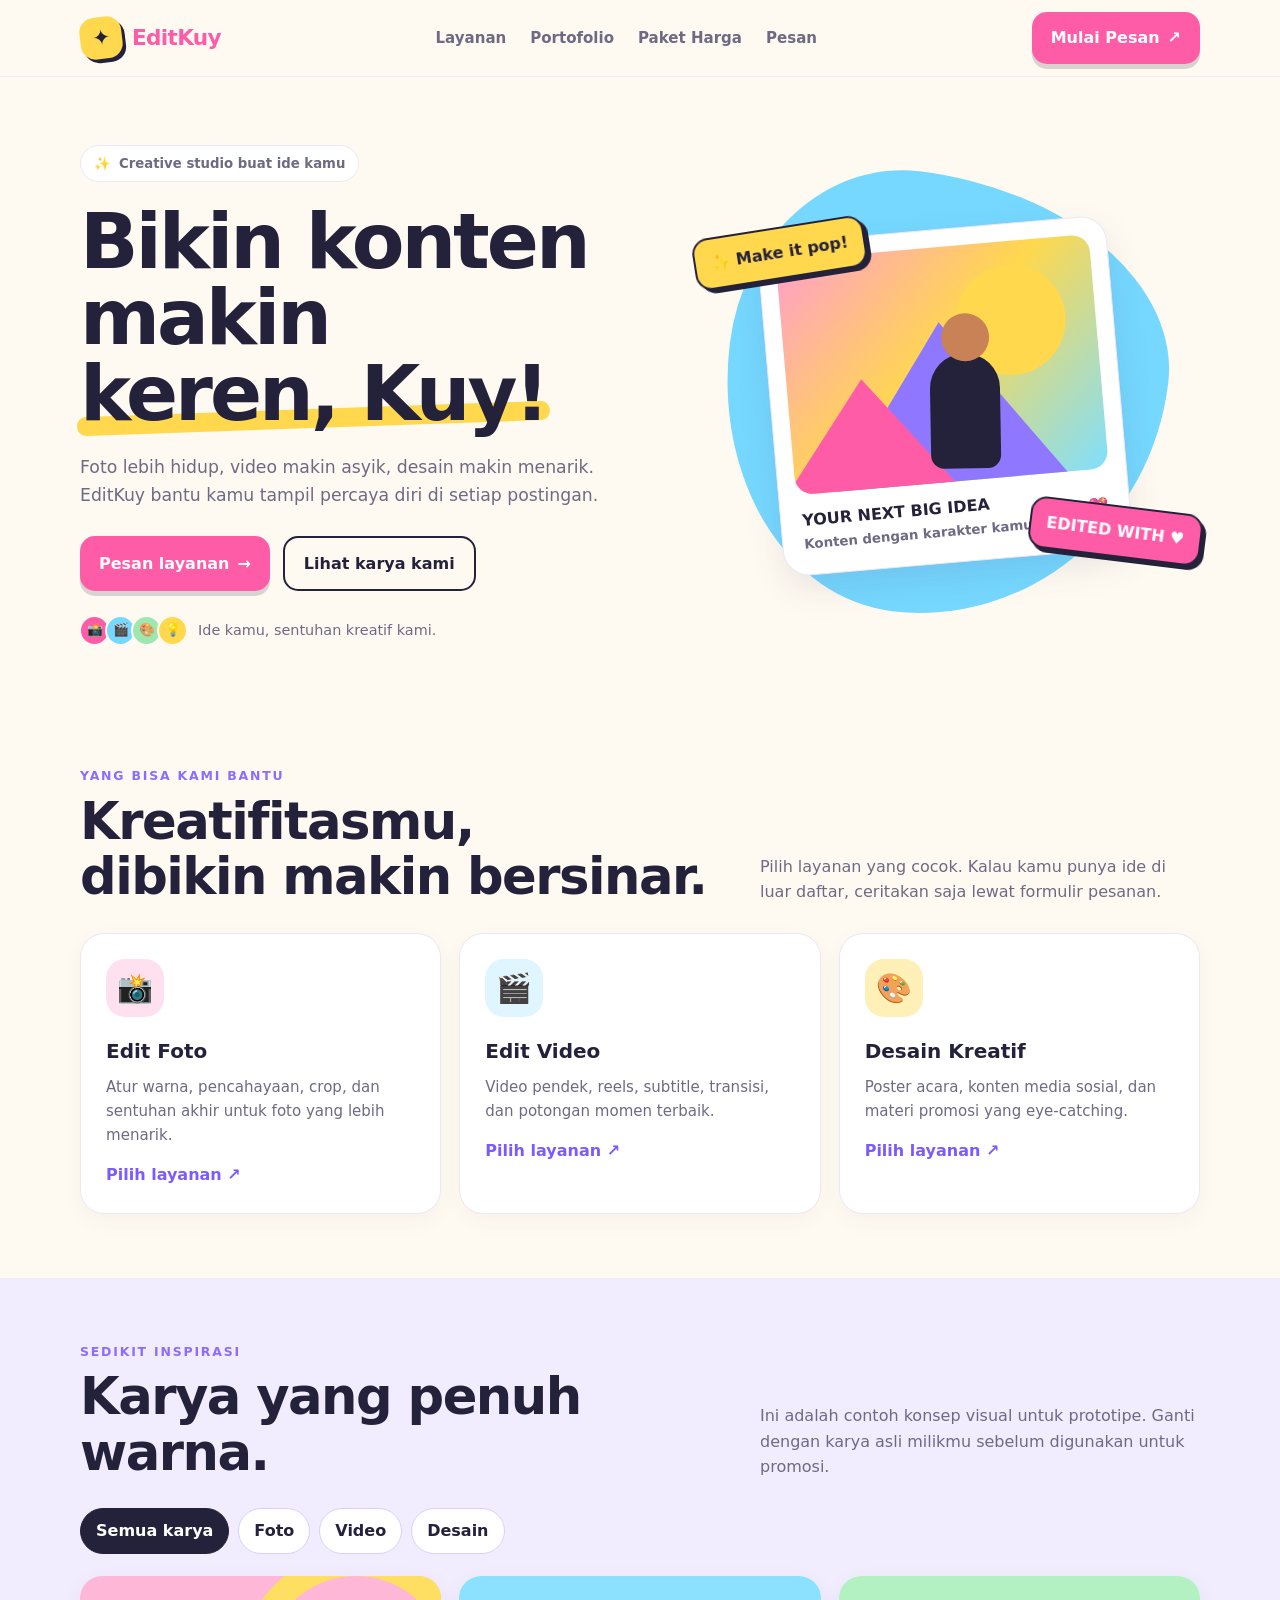
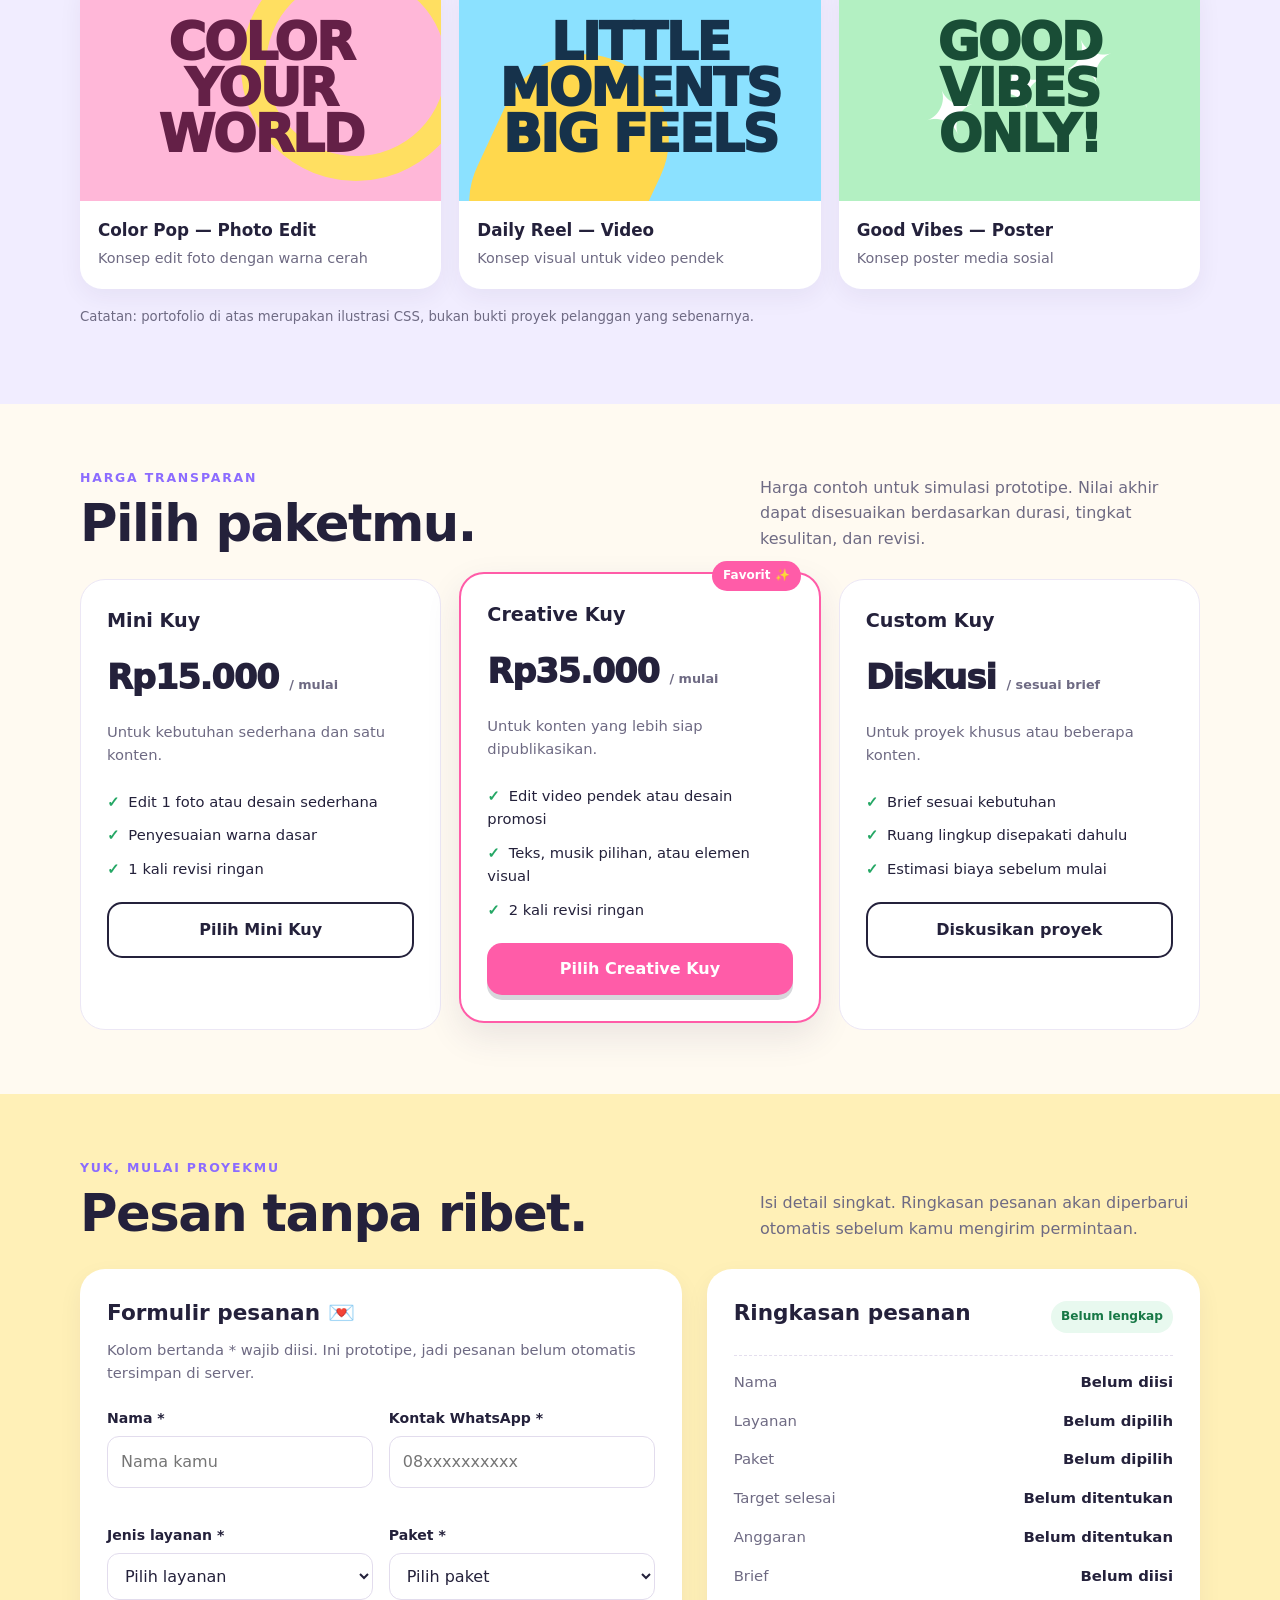
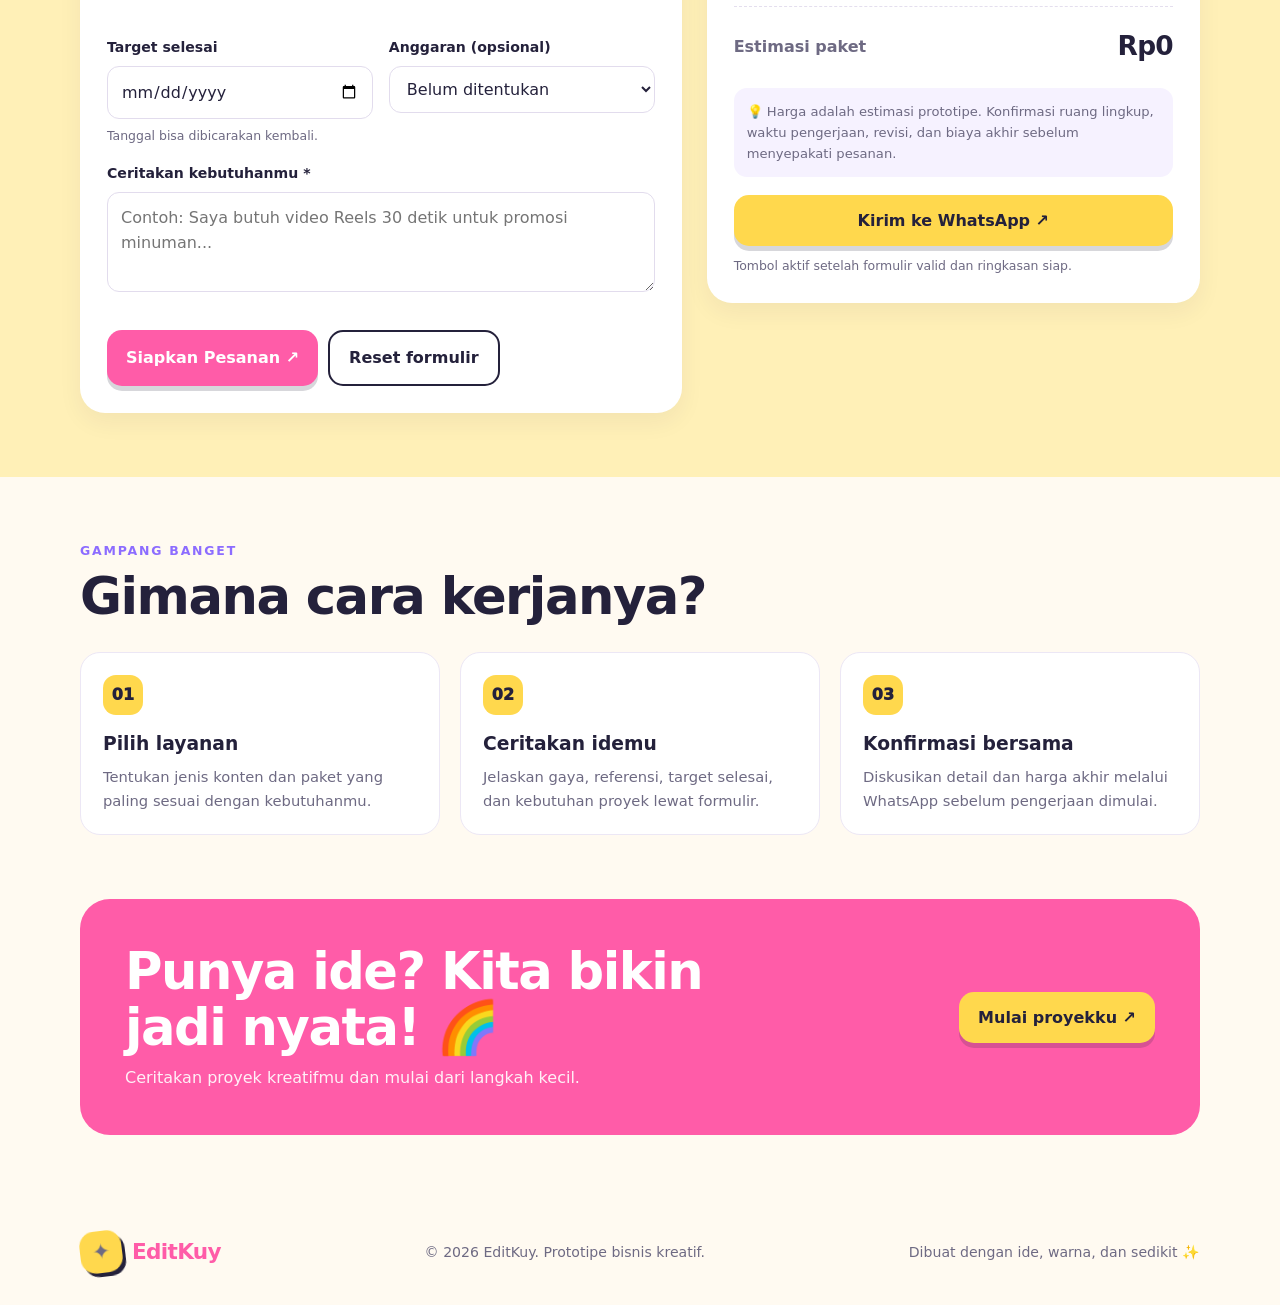
==== test.html @ 9786488a "Create test.html" ====
<!DOCTYPE html>
<html lang="id">
<head>
  <meta charset="UTF-8">
  <meta name="viewport" content="width=device-width, initial-scale=1.0">
  <meta name="description" content="EditKuy — jasa edit foto, video, dan desain kreatif untuk konten yang lebih menarik.">
  <title>EditKuy — Bikin Konten Makin Kuy!</title>
  <style>
    :root {
      --ink: #24213b;
      --muted: #6e6a83;
      --pink: #ff5ca8;
      --yellow: #ffd84d;
      --blue: #76d8ff;
      --purple: #9b7bff;
      --green: #9de7b1;
      --cream: #fffaf1;
      --white: #ffffff;
      --line: #ece7f5;
      --shadow: 0 14px 35px rgba(48, 35, 85, .10);
      --radius: 24px;
    }
    * { box-sizing: border-box; }
    html { scroll-behavior: smooth; }
    body {
      margin: 0; background: var(--cream); color: var(--ink);
      font-family: ui-rounded, "Segoe UI", system-ui, -apple-system, BlinkMacSystemFont, sans-serif;
      line-height: 1.6;
    }
    button, input, select, textarea { font: inherit; }
    button, a { -webkit-tap-highlight-color: transparent; }
    a { color: inherit; text-decoration: none; }
    .container { width: min(1120px, calc(100% - 36px)); margin: auto; }
    .topbar { position: sticky; top: 0; z-index: 10; background: rgba(255,250,241,.92); backdrop-filter: blur(14px); border-bottom: 1px solid rgba(236,231,245,.8); }
    .nav { display:flex; align-items:center; justify-content:space-between; gap:20px; min-height:76px; }
    .brand { display:flex; align-items:center; gap:10px; font-weight:900; font-size:1.35rem; letter-spacing:-.7px; }
    .brand-mark { display:grid; place-items:center; width:42px; height:42px; border-radius:15px; background:var(--yellow); transform:rotate(-7deg); box-shadow:3px 4px 0 var(--ink); }
    .brand span:last-child { color:var(--pink); }
    .nav-links { display:flex; align-items:center; gap:24px; color:var(--muted); font-weight:700; font-size:.94rem; }
    .nav-links a:hover { color:var(--pink); }
    .btn { border:0; display:inline-flex; align-items:center; justify-content:center; gap:8px; padding:13px 19px; border-radius:15px; background:var(--ink); color:white; font-weight:800; cursor:pointer; box-shadow:0 5px 0 rgba(36,33,59,.18); transition:transform .18s, box-shadow .18s, opacity .18s; }
    .btn:hover { transform:translateY(-2px); box-shadow:0 7px 0 rgba(36,33,59,.16); }
    .btn:active { transform:translateY(1px); box-shadow:0 2px 0 rgba(36,33,59,.16); }
    .btn-pink { background:var(--pink); color:#fff; }
    .btn-yellow { background:var(--yellow); color:var(--ink); }
    .btn-outline { background:transparent; color:var(--ink); border:2px solid var(--ink); box-shadow:none; }
    .hero { padding:68px 0 56px; overflow:hidden; }
    .hero-grid { display:grid; grid-template-columns:1.05fr .95fr; align-items:center; gap:48px; }
    .eyebrow { display:inline-flex; gap:8px; align-items:center; background:#fff; border:1px solid var(--line); padding:7px 13px; border-radius:999px; font-weight:800; font-size:.83rem; color:var(--muted); }
    h1 { font-size:clamp(2.7rem, 6vw, 5rem); line-height:.99; letter-spacing:-3px; margin:22px 0; max-width:650px; }
    .highlight { position:relative; display:inline-block; z-index:0; }
    .highlight:after { content:""; position:absolute; left:-3px; right:-3px; bottom:4px; height:19px; background:var(--yellow); border-radius:9px; z-index:-1; transform:rotate(-2deg); }
    .hero p { max-width:560px; color:var(--muted); font-size:1.08rem; }
    .hero-actions { display:flex; flex-wrap:wrap; gap:13px; margin-top:26px; }
    .mini-proof { display:flex; align-items:center; gap:10px; color:var(--muted); margin-top:24px; font-size:.9rem; }
    .avatar-stack { display:flex; padding-left:4px; }
    .avatar { width:31px; height:31px; display:grid; place-items:center; border:2px solid var(--cream); border-radius:50%; margin-left:-5px; font-size:.8rem; }
    .avatar:nth-child(1){background:var(--pink)} .avatar:nth-child(2){background:var(--blue)} .avatar:nth-child(3){background:var(--green)} .avatar:nth-child(4){background:var(--yellow)}
    .hero-art { position:relative; min-height:410px; display:grid; place-items:center; }
    .art-backdrop { width:min(100%,440px); aspect-ratio:1/1; background:var(--blue); border-radius:38% 62% 56% 44% / 44% 41% 59% 56%; transform:rotate(7deg); position:absolute; }
    .art-card { position:relative; width:min(83%,350px); padding:17px; background:white; border-radius:26px; box-shadow:var(--shadow); transform:rotate(-5deg); border:1px solid var(--line); }
    .art-image { height:235px; border-radius:18px; background:linear-gradient(135deg,#ff9fca,#ffd84d 48%,#80dfff); display:grid; place-items:center; overflow:hidden; position:relative; }
    .sun { width:110px;height:110px;border-radius:50%;background:var(--yellow);position:absolute;top:24px;right:30px; }
    .mountain { position:absolute; bottom:-20px; width:0;height:0;border-left:130px solid transparent;border-right:130px solid transparent;border-bottom:180px solid #8f78ff; }
    .mountain.two { left:-25px; border-left-width:100px;border-right-width:100px;border-bottom:130px solid #ff5ca8; }
    .person { position:absolute; z-index:2; bottom:12px; left:45%; width:70px;height:115px;background:#24213b;border-radius:40px 40px 15px 15px; transform:rotate(4deg); }
    .person:before { content:"";position:absolute;top:-40px;left:12px;width:48px;height:48px;background:#c98255;border-radius:50%; }
    .art-caption { display:flex; align-items:center; justify-content:space-between; padding:13px 4px 3px; font-weight:900; }
    .art-caption small { display:block; color:var(--muted); font-weight:600; }
    .float-tag { position:absolute; z-index:2; padding:11px 15px; border:2px solid var(--ink); border-radius:16px; font-weight:900; box-shadow:4px 4px 0 var(--ink); }
    .tag-one { background:var(--yellow); top:36px; left:2px; transform:rotate(-9deg); }
    .tag-two { background:var(--pink); color:white; bottom:44px; right:-2px; transform:rotate(7deg); }
    .section { padding:64px 0; }
    .section-head { display:flex; align-items:end; justify-content:space-between; gap:24px; margin-bottom:28px; }
    .kicker { text-transform:uppercase; letter-spacing:1.8px; color:#8c6cff; font-weight:900; font-size:.78rem; }
    h2 { font-size:clamp(2rem,4vw,3.2rem); letter-spacing:-1.5px; line-height:1.08; margin:8px 0 0; }
    .section-head p { max-width:440px; color:var(--muted); margin:0; }
    .services-grid { display:grid; grid-template-columns:repeat(3,1fr); gap:18px; }
    .service-card { background:white; padding:25px; border:1px solid var(--line); border-radius:var(--radius); box-shadow:0 7px 22px rgba(48,35,85,.04); transition:transform .2s; }
    .service-card:hover { transform:translateY(-5px); }
    .service-icon { display:grid; place-items:center; width:58px;height:58px;border-radius:19px;font-size:1.8rem;margin-bottom:18px; }
    .service-card:nth-child(1) .service-icon{background:#ffe0ef}.service-card:nth-child(2) .service-icon{background:#dff5ff}.service-card:nth-child(3) .service-icon{background:#fff0b7}
    .service-card h3 { margin:0 0 8px; font-size:1.25rem; }
    .service-card p { color:var(--muted); margin:0 0 15px; font-size:.94rem; }
    .text-link { font-weight:900; color:#7b5aff; }
    .portfolio-section { background:#f1edff; }
    .filters { display:flex; flex-wrap:wrap; gap:9px; margin-bottom:22px; }
    .filter-btn { border:1px solid #d9d0ff; background:white; color:var(--ink); border-radius:999px; padding:9px 15px; font-weight:800; cursor:pointer; }
    .filter-btn.active { background:var(--ink); color:white; border-color:var(--ink); }
    .portfolio-grid { display:grid; grid-template-columns:repeat(3,1fr); gap:18px; }
    .portfolio-item { overflow:hidden; background:white; border-radius:22px; box-shadow:0 8px 24px rgba(48,35,85,.06); }
    .portfolio-item[hidden] { display:none; }
    .portfolio-art { height:225px; display:grid; place-items:center; position:relative; overflow:hidden; }
    .portfolio-art .poster-word { font-size:clamp(1.8rem,4vw,3.3rem); line-height:.9; font-weight:1000; letter-spacing:-2px; text-align:center; position:relative; z-index:1; }
    .poster-1 {background:#ffb7d8;color:#642047}.poster-1:before{content:"";position:absolute;width:180px;height:180px;border:25px solid #ffdf61;border-radius:50%;right:-30px;top:-25px}
    .poster-2 {background:#8be1ff;color:#16324b}.poster-2:before{content:"";position:absolute;width:170px;height:240px;background:#ffd84d;transform:rotate(25deg);left:25px;bottom:-90px;border-radius:90px}
    .poster-3 {background:#b3f0c2;color:#194d36}.poster-3:before{content:"✦ ✦ ✦";position:absolute;font-size:4rem;color:#fff;transform:rotate(-20deg)}
    .portfolio-meta { padding:16px 18px 19px; }
    .portfolio-meta h3 { margin:0 0 3px; font-size:1.05rem; }
    .portfolio-meta p { margin:0; color:var(--muted); font-size:.9rem; }
    .demo-note { color:var(--muted); font-size:.83rem; margin-top:17px; }
    .pricing-grid { display:grid; grid-template-columns:repeat(3,1fr); gap:18px; align-items:stretch; }
    .price-card { background:white; border:1px solid var(--line); padding:26px; border-radius:25px; position:relative; }
    .price-card.featured { border:2px solid var(--pink); box-shadow:var(--shadow); transform:translateY(-7px); }
    .popular { position:absolute; top:-13px; right:18px; background:var(--pink); color:white; border-radius:999px; padding:5px 11px; font-size:.75rem; font-weight:900; }
    .price-card h3 { margin:0; font-size:1.2rem; }
    .price { font-size:2.1rem; font-weight:1000; letter-spacing:-1px; margin:14px 0 0; }
    .price small { font-size:.8rem; letter-spacing:0; color:var(--muted); font-weight:700; }
    .price-card > p { color:var(--muted); font-size:.92rem; min-height:48px; }
    .price-card ul { list-style:none; padding:0; margin:22px 0; display:grid; gap:10px; font-size:.92rem; }
    .price-card li:before { content:"✓"; color:#25a765; font-weight:1000; margin-right:9px; }
    .price-card .btn { width:100%; }
    .order-section { background:#fff0b7; }
    .order-grid { display:grid; grid-template-columns:1fr .82fr; gap:25px; align-items:start; }
    .form-card, .summary-card { background:white; border-radius:25px; padding:27px; box-shadow:0 9px 25px rgba(48,35,85,.06); }
    .form-card h3, .summary-card h3 { margin:0 0 7px; font-size:1.35rem; }
    .form-intro { margin:0 0 22px; color:var(--muted); font-size:.92rem; }
    .form-grid { display:grid; grid-template-columns:1fr 1fr; gap:16px; }
    .field { display:flex; flex-direction:column; gap:7px; }
    .field.full { grid-column:1/-1; }
    label { font-size:.88rem; font-weight:850; }
    input, select, textarea { width:100%; border:1.5px solid #e2dced; background:#fff; color:var(--ink); padding:12px 13px; border-radius:12px; outline:none; transition:border .15s, box-shadow .15s; }
    input:focus, select:focus, textarea:focus { border-color:var(--purple); box-shadow:0 0 0 3px rgba(155,123,255,.17); }
    textarea { min-height:100px; resize:vertical; }
    .hint { color:var(--muted); font-size:.78rem; }
    .error { color:#c51f61; font-size:.8rem; min-height:1em; }
    .form-actions { display:flex; flex-wrap:wrap; gap:10px; margin-top:19px; }
    .summary-card { position:sticky; top:96px; }
    .summary-top { display:flex; justify-content:space-between; align-items:center; gap:10px; padding-bottom:17px; border-bottom:1px dashed #e4deee; }
    .status-pill { background:#e8f9ef; color:#177846; font-size:.76rem; font-weight:900; padding:6px 10px; border-radius:999px; }
    .summary-line { display:flex; justify-content:space-between; gap:16px; margin:15px 0; font-size:.93rem; }
    .summary-line span:first-child { color:var(--muted); }
    .summary-line strong { text-align:right; overflow-wrap:anywhere; }
    .summary-total { border-top:1px dashed #e4deee; margin-top:18px; padding-top:18px; display:flex; align-items:center; justify-content:space-between; gap:15px; }
    .summary-total span { color:var(--muted); font-weight:800; }
    .summary-total strong { font-size:1.65rem; letter-spacing:-.7px; }
    .summary-help { background:#f6f2ff; padding:13px; border-radius:13px; color:var(--muted); font-size:.82rem; margin-top:20px; }
    .how-grid { display:grid; grid-template-columns:repeat(3,1fr); gap:20px; }
    .step { padding:22px; border-radius:20px; background:white; border:1px solid var(--line); }
    .step-num { width:40px;height:40px;display:grid;place-items:center;background:var(--yellow);border-radius:13px;font-weight:1000;margin-bottom:14px; }
    .step h3 { margin:0 0 6px; }
    .step p { margin:0; color:var(--muted); font-size:.92rem; }
    .cta { padding:45px; border-radius:30px; background:var(--pink); color:white; display:flex; align-items:center; justify-content:space-between; gap:25px; }
    .cta h2 { max-width:580px; margin:0; }
    .cta p { margin:10px 0 0; color:#fff0f7; }
    .cta .btn { background:var(--yellow); color:var(--ink); flex-shrink:0; }
    footer { padding:32px 0; color:var(--muted); font-size:.88rem; }
    .footer-row { display:flex; justify-content:space-between; gap:20px; flex-wrap:wrap; align-items:center; }
    .toast { position:fixed; bottom:20px; left:50%; transform:translate(-50%,20px); opacity:0; pointer-events:none; z-index:30; background:var(--ink); color:white; padding:12px 18px; border-radius:13px; box-shadow:var(--shadow); transition:opacity .2s, transform .2s; max-width:calc(100% - 30px); }
    .toast.show { opacity:1; transform:translate(-50%,0); }
    .mobile-menu { display:none; }
    @media (max-width:850px) {
      .hero-grid { grid-template-columns:1fr; gap:15px; }
      .hero { padding-top:45px; }
      .hero-art { min-height:370px; }
      .services-grid,.portfolio-grid,.pricing-grid { grid-template-columns:repeat(2,1fr); }
      .order-grid { grid-template-columns:1fr; }
      .summary-card { position:static; }
      .section-head { align-items:start; flex-direction:column; }
      .cta { padding:32px; align-items:flex-start; flex-direction:column; }
    }
    @media (max-width:600px) {
      .container { width:min(100% - 26px,1120px); }
      .nav { min-height:67px; }
      .nav-links { display:none; }
      .nav .btn { padding:10px 12px; font-size:.84rem; }
      h1 { letter-spacing:-2px; }
      .hero-art { min-height:320px; }
      .art-image { height:190px; }
      .services-grid,.portfolio-grid,.pricing-grid,.how-grid { grid-template-columns:1fr; }
      .price-card.featured { transform:none; margin-top:8px; }
      .section { padding:48px 0; }
      .form-card,.summary-card { padding:20px; }
      .form-grid { grid-template-columns:1fr; }
      .field.full { grid-column:auto; }
      .cta { padding:26px; }
      .cta .btn { width:100%; }
    }
    @media (prefers-reduced-motion: reduce) { html {scroll-behavior:auto} *,*:before,*:after {transition:none!important;animation:none!important} }
  </style>
</head>
<body>
  <header class="topbar">
    <div class="container nav">
      <a class="brand" href="#beranda" aria-label="EditKuy beranda">
        <span class="brand-mark">✦</span><span>Edit<span>Kuy</span></span>
      </a>
      <nav class="nav-links" aria-label="Navigasi utama">
        <a href="#layanan">Layanan</a><a href="#portofolio">Portofolio</a><a href="#harga">Paket Harga</a><a href="#pesan">Pesan</a>
      </nav>
      <a class="btn btn-pink" href="#pesan">Mulai Pesan <span aria-hidden="true">↗</span></a>
    </div>
  </header>

  <main>
    <section class="hero" id="beranda">
      <div class="container hero-grid">
        <div>
          <div class="eyebrow"><span>✨</span> Creative studio buat ide kamu</div>
          <h1>Bikin konten<br>makin <span class="highlight">keren, Kuy!</span></h1>
          <p>Foto lebih hidup, video makin asyik, desain makin menarik. EditKuy bantu kamu tampil percaya diri di setiap postingan.</p>
          <div class="hero-actions">
            <a class="btn btn-pink" href="#pesan">Pesan layanan <span aria-hidden="true">→</span></a>
            <a class="btn btn-outline" href="#portofolio">Lihat karya kami</a>
          </div>
          <div class="mini-proof">
            <div class="avatar-stack" aria-hidden="true"><span class="avatar">📸</span><span class="avatar">🎬</span><span class="avatar">🎨</span><span class="avatar">💡</span></div>
            <span>Ide kamu, sentuhan kreatif kami.</span>
          </div>
        </div>
        <div class="hero-art" aria-label="Ilustrasi karya kreatif">
          <div class="art-backdrop"></div>
          <div class="float-tag tag-one">✨ Make it pop!</div>
          <div class="art-card">
            <div class="art-image"><div class="sun"></div><div class="mountain"></div><div class="mountain two"></div><div class="person"></div></div>
            <div class="art-caption"><div>YOUR NEXT BIG IDEA<small>Konten dengan karakter kamu</small></div><span>💖</span></div>
          </div>
          <div class="float-tag tag-two">EDITED WITH ♥</div>
        </div>
      </div>
    </section>

    <section class="section" id="layanan">
      <div class="container">
        <div class="section-head">
          <div><div class="kicker">Yang bisa kami bantu</div><h2>Kreatifitasmu,<br>dibikin makin bersinar.</h2></div>
          <p>Pilih layanan yang cocok. Kalau kamu punya ide di luar daftar, ceritakan saja lewat formulir pesanan.</p>
        </div>
        <div class="services-grid">
          <article class="service-card"><div class="service-icon">📸</div><h3>Edit Foto</h3><p>Atur warna, pencahayaan, crop, dan sentuhan akhir untuk foto yang lebih menarik.</p><a class="text-link" href="#pesan" data-service="Edit Foto">Pilih layanan ↗</a></article>
          <article class="service-card"><div class="service-icon">🎬</div><h3>Edit Video</h3><p>Video pendek, reels, subtitle, transisi, dan potongan momen terbaik.</p><a class="text-link" href="#pesan" data-service="Edit Video Pendek">Pilih layanan ↗</a></article>
          <article class="service-card"><div class="service-icon">🎨</div><h3>Desain Kreatif</h3><p>Poster acara, konten media sosial, dan materi promosi yang eye-catching.</p><a class="text-link" href="#pesan" data-service="Poster / Desain">Pilih layanan ↗</a></article>
        </div>
      </div>
    </section>

    <section class="section portfolio-section" id="portofolio">
      <div class="container">
        <div class="section-head">
          <div><div class="kicker">Sedikit inspirasi</div><h2>Karya yang penuh warna.</h2></div>
          <p>Ini adalah contoh konsep visual untuk prototipe. Ganti dengan karya asli milikmu sebelum digunakan untuk promosi.</p>
        </div>
        <div class="filters" role="group" aria-label="Filter portofolio">
          <button class="filter-btn active" type="button" data-filter="semua" aria-pressed="true">Semua karya</button>
          <button class="filter-btn" type="button" data-filter="foto" aria-pressed="false">Foto</button>
          <button class="filter-btn" type="button" data-filter="video" aria-pressed="false">Video</button>
          <button class="filter-btn" type="button" data-filter="desain" aria-pressed="false">Desain</button>
        </div>
        <div class="portfolio-grid">
          <article class="portfolio-item" data-category="foto">
            <div class="portfolio-art poster-1"><div class="poster-word">COLOR<br>YOUR<br>WORLD</div></div>
            <div class="portfolio-meta"><h3>Color Pop — Photo Edit</h3><p>Konsep edit foto dengan warna cerah</p></div>
          </article>
          <article class="portfolio-item" data-category="video">
            <div class="portfolio-art poster-2"><div class="poster-word">LITTLE<br>MOMENTS<br>BIG FEELS</div></div>
            <div class="portfolio-meta"><h3>Daily Reel — Video</h3><p>Konsep visual untuk video pendek</p></div>
          </article>
          <article class="portfolio-item" data-category="desain">
            <div class="portfolio-art poster-3"><div class="poster-word">GOOD<br>VIBES<br>ONLY!</div></div>
            <div class="portfolio-meta"><h3>Good Vibes — Poster</h3><p>Konsep poster media sosial</p></div>
          </article>
        </div>
        <p class="demo-note">Catatan: portofolio di atas merupakan ilustrasi CSS, bukan bukti proyek pelanggan yang sebenarnya.</p>
      </div>
    </section>

    <section class="section" id="harga">
      <div class="container">
        <div class="section-head">
          <div><div class="kicker">Harga transparan</div><h2>Pilih paketmu.</h2></div>
          <p>Harga contoh untuk simulasi prototipe. Nilai akhir dapat disesuaikan berdasarkan durasi, tingkat kesulitan, dan revisi.</p>
        </div>
        <div class="pricing-grid">
          <article class="price-card">
            <h3>Mini Kuy</h3><div class="price">Rp15.000 <small>/ mulai</small></div>
            <p>Untuk kebutuhan sederhana dan satu konten.</p>
            <ul><li>Edit 1 foto atau desain sederhana</li><li>Penyesuaian warna dasar</li><li>1 kali revisi ringan</li></ul>
            <button class="btn btn-outline choose-package" type="button" data-package="Mini Kuy">Pilih Mini Kuy</button>
          </article>
          <article class="price-card featured">
            <span class="popular">Favorit ✨</span>
            <h3>Creative Kuy</h3><div class="price">Rp35.000 <small>/ mulai</small></div>
            <p>Untuk konten yang lebih siap dipublikasikan.</p>
            <ul><li>Edit video pendek atau desain promosi</li><li>Teks, musik pilihan, atau elemen visual</li><li>2 kali revisi ringan</li></ul>
            <button class="btn btn-pink choose-package" type="button" data-package="Creative Kuy">Pilih Creative Kuy</button>
          </article>
          <article class="price-card">
            <h3>Custom Kuy</h3><div class="price">Diskusi <small>/ sesuai brief</small></div>
            <p>Untuk proyek khusus atau beberapa konten.</p>
            <ul><li>Brief sesuai kebutuhan</li><li>Ruang lingkup disepakati dahulu</li><li>Estimasi biaya sebelum mulai</li></ul>
            <button class="btn btn-outline choose-package" type="button" data-package="Custom Kuy">Diskusikan proyek</button>
          </article>
        </div>
      </div>
    </section>

    <section class="section order-section" id="pesan">
      <div class="container">
        <div class="section-head">
          <div><div class="kicker">Yuk, mulai proyekmu</div><h2>Pesan tanpa ribet.</h2></div>
          <p>Isi detail singkat. Ringkasan pesanan akan diperbarui otomatis sebelum kamu mengirim permintaan.</p>
        </div>
        <div class="order-grid">
          <form class="form-card" id="orderForm" novalidate>
            <h3>Formulir pesanan 💌</h3>
            <p class="form-intro">Kolom bertanda * wajib diisi. Ini prototipe, jadi pesanan belum otomatis tersimpan di server.</p>
            <div class="form-grid">
              <div class="field">
                <label for="customerName">Nama *</label>
                <input id="customerName" name="customerName" autocomplete="name" placeholder="Nama kamu" required minlength="2" maxlength="70">
                <span class="error" id="nameError"></span>
              </div>
              <div class="field">
                <label for="customerContact">Kontak WhatsApp *</label>
                <input id="customerContact" name="customerContact" inputmode="tel" autocomplete="tel" placeholder="08xxxxxxxxxx" required maxlength="20">
                <span class="error" id="contactError"></span>
              </div>
              <div class="field">
                <label for="service">Jenis layanan *</label>
                <select id="service" name="service" required>
                  <option value="">Pilih layanan</option>
                  <option>Edit Foto</option>
                  <option>Edit Video Pendek</option>
                  <option>Poster / Desain</option>
                  <option>Paket Konten</option>
                  <option>Layanan Lainnya</option>
                </select>
                <span class="error" id="serviceError"></span>
              </div>
              <div class="field">
                <label for="package">Paket *</label>
                <select id="package" name="package" required>
                  <option value="">Pilih paket</option>
                  <option value="Mini Kuy">Mini Kuy — Rp15.000</option>
                  <option value="Creative Kuy">Creative Kuy — Rp35.000</option>
                  <option value="Custom Kuy">Custom Kuy — diskusi</option>
                </select>
                <span class="error" id="packageError"></span>
              </div>
              <div class="field">
                <label for="deadline">Target selesai</label>
                <input id="deadline" name="deadline" type="date">
                <span class="hint">Tanggal bisa dibicarakan kembali.</span>
              </div>
              <div class="field">
                <label for="budget">Anggaran (opsional)</label>
                <select id="budget" name="budget">
                  <option value="">Belum ditentukan</option>
                  <option>Di bawah Rp25.000</option>
                  <option>Rp25.000–Rp50.000</option>
                  <option>Rp50.000–Rp100.000</option>
                  <option>Di atas Rp100.000</option>
                </select>
              </div>
              <div class="field full">
                <label for="brief">Ceritakan kebutuhanmu *</label>
                <textarea id="brief" name="brief" required minlength="10" maxlength="1000" placeholder="Contoh: Saya butuh video Reels 30 detik untuk promosi minuman..."></textarea>
                <span class="error" id="briefError"></span>
              </div>
            </div>
            <div class="form-actions">
              <button class="btn btn-pink" type="submit">Siapkan Pesanan ↗</button>
              <button class="btn btn-outline" type="reset">Reset formulir</button>
            </div>
          </form>
          <aside class="summary-card" aria-live="polite" aria-atomic="true">
            <div class="summary-top"><h3>Ringkasan pesanan</h3><span class="status-pill" id="summaryStatus">Belum lengkap</span></div>
            <div class="summary-line"><span>Nama</span><strong id="sumName">Belum diisi</strong></div>
            <div class="summary-line"><span>Layanan</span><strong id="sumService">Belum dipilih</strong></div>
            <div class="summary-line"><span>Paket</span><strong id="sumPackage">Belum dipilih</strong></div>
            <div class="summary-line"><span>Target selesai</span><strong id="sumDeadline">Belum ditentukan</strong></div>
            <div class="summary-line"><span>Anggaran</span><strong id="sumBudget">Belum ditentukan</strong></div>
            <div class="summary-line"><span>Brief</span><strong id="sumBrief">Belum diisi</strong></div>
            <div class="summary-total"><span>Estimasi paket</span><strong id="sumPrice">Rp0</strong></div>
            <div class="summary-help">💡 Harga adalah estimasi prototipe. Konfirmasi ruang lingkup, waktu pengerjaan, revisi, dan biaya akhir sebelum menyepakati pesanan.</div>
            <button class="btn btn-yellow" id="whatsappBtn" type="button" style="width:100%;margin-top:18px" disabled>Kirim ke WhatsApp ↗</button>
            <p class="hint" style="margin:10px 0 0">Tombol aktif setelah formulir valid dan ringkasan siap.</p>
          </aside>
        </div>
      </div>
    </section>

    <section class="section">
      <div class="container">
        <div class="section-head"><div><div class="kicker">Gampang banget</div><h2>Gimana cara kerjanya?</h2></div></div>
        <div class="how-grid">
          <article class="step"><div class="step-num">01</div><h3>Pilih layanan</h3><p>Tentukan jenis konten dan paket yang paling sesuai dengan kebutuhanmu.</p></article>
          <article class="step"><div class="step-num">02</div><h3>Ceritakan idemu</h3><p>Jelaskan gaya, referensi, target selesai, dan kebutuhan proyek lewat formulir.</p></article>
          <article class="step"><div class="step-num">03</div><h3>Konfirmasi bersama</h3><p>Diskusikan detail dan harga akhir melalui WhatsApp sebelum pengerjaan dimulai.</p></article>
        </div>
      </div>
    </section>

    <section class="section" style="padding-top:0">
      <div class="container">
        <div class="cta">
          <div><h2>Punya ide? Kita bikin jadi nyata! 🌈</h2><p>Ceritakan proyek kreatifmu dan mulai dari langkah kecil.</p></div>
          <a class="btn" href="#pesan">Mulai proyekku ↗</a>
        </div>
      </div>
    </section>
  </main>

  <footer>
    <div class="container footer-row">
      <a class="brand" href="#beranda"><span class="brand-mark">✦</span><span>Edit<span>Kuy</span></span></a>
      <span>© <span id="year"></span> EditKuy. Prototipe bisnis kreatif.</span>
      <span>Dibuat dengan ide, warna, dan sedikit ✨</span>
    </div>
  </footer>
  <div class="toast" id="toast" role="status" aria-live="polite"></div>

  <script>
    /*
      KONFIGURASI PEMILIK:
      1. Ganti nomor di bawah dengan nomor WhatsApp bisnis milikmu.
      2. Gunakan kode negara, tanpa tanda +, spasi, atau tanda hubung.
         Contoh format Indonesia: 6281234567890
      3. Jangan gunakan nomor orang lain tanpa izin.
    */
    const EDITKUY_CONFIG = {
      whatsappNumber: "6281234567890", // GANTI dengan nomor WhatsApp kamu
      businessName: "EditKuy"
    };

    const packagePrices = {
      "Mini Kuy": 15000,
      "Creative Kuy": 35000,
      "Custom Kuy": null
    };

    const form = document.getElementById("orderForm");
    const fields = {
      name: document.getElementById("customerName"),
      contact: document.getElementById("customerContact"),
      service: document.getElementById("service"),
      pack: document.getElementById("package"),
      deadline: document.getElementById("deadline"),
      budget: document.getElementById("budget"),
      brief: document.getElementById("brief")
    };
    const errors = {
      name: document.getElementById("nameError"),
      contact: document.getElementById("contactError"),
      service: document.getElementById("serviceError"),
      pack: document.getElementById("packageError"),
      brief: document.getElementById("briefError")
    };
    const whatsappBtn = document.getElementById("whatsappBtn");
    const toast = document.getElementById("toast");
    let toastTimer;

    function rupiah(amount) {
      return new Intl.NumberFormat("id-ID", {
        style: "currency", currency: "IDR", maximumFractionDigits: 0
      }).format(amount);
    }

    function showToast(message) {
      toast.textContent = message;
      toast.classList.add("show");
      clearTimeout(toastTimer);
      toastTimer = setTimeout(() => toast.classList.remove("show"), 2800);
    }

    function validateForm(showMessages = true) {
      const name = fields.name.value.trim();
      const contact = fields.contact.value.trim();
      const service = fields.service.value;
      const pack = fields.pack.value;
      const brief = fields.brief.value.trim();
      const phoneDigits = contact.replace(/[^\d]/g, "");
      const phoneLooksValid = phoneDigits.length >= 9 && phoneDigits.length <= 15;
      const checks = {
        name: name.length >= 2,
        contact: phoneLooksValid,
        service: Boolean(service),
        pack: Boolean(pack),
        brief: brief.length >= 10
      };

      if (showMessages) {
        errors.name.textContent = checks.name ? "" : "Nama minimal 2 karakter.";
        errors.contact.textContent = checks.contact ? "" : "Masukkan nomor kontak yang valid (9–15 digit).";
        errors.service.textContent = checks.service ? "" : "Pilih jenis layanan.";
        errors.pack.textContent = checks.pack ? "" : "Pilih paket.";
        errors.brief.textContent = checks.brief ? "" : "Ceritakan kebutuhanmu minimal 10 karakter.";
      }
      return Object.values(checks).every(Boolean);
    }

    function updateSummary() {
      const name = fields.name.value.trim();
      const service = fields.service.value;
      const pack = fields.pack.value;
      const deadline = fields.deadline.value;
      const budget = fields.budget.value;
      const brief = fields.brief.value.trim();
      const price = packPrices[pack];

      document.getElementById("sumName").textContent = name || "Belum diisi";
      document.getElementById("sumService").textContent = service || "Belum dipilih";
      document.getElementById("sumPackage").textContent = pack || "Belum dipilih";
      document.getElementById("sumDeadline").textContent = deadline ? new Date(deadline + "T00:00:00").toLocaleDateString("id-ID", { day: "numeric", month: "long", year: "numeric" }) : "Belum ditentukan";
      document.getElementById("sumBudget").textContent = budget || "Belum ditentukan";
      document.getElementById("sumBrief").textContent = brief ? (brief.length > 85 ? brief.slice(0, 82) + "…" : brief) : "Belum diisi";
      document.getElementById("sumPrice").textContent = price === null ? "Diskusi" : price ? rupiah(price) : "Rp0";

      const valid = validateForm(false);
      document.getElementById("summaryStatus").textContent = valid ? "Siap dikirim" : "Belum lengkap";
      document.getElementById("summaryStatus").style.background = valid ? "#e8f9ef" : "#fff0b7";
      document.getElementById("summaryStatus").style.color = valid ? "#177846" : "#7d5b00";
      whatsappBtn.disabled = !valid;
    }

    function buildOrderMessage() {
      const price = packagePrices[fields.pack.value];
      return [
        `Halo ${EDITKUY_CONFIG.businessName}, saya ingin memesan layanan kreatif.`,
        "",
        `Nama: ${fields.name.value.trim()}`,
        `Kontak pelanggan: ${fields.contact.value.trim()}`,
        `Layanan: ${fields.service.value}`,
        `Paket: ${fields.pack.value}`,
        `Estimasi harga: ${price === null ? "Diskusi dahulu" : rupiah(price)}`,
        `Target selesai: ${fields.deadline.value || "Fleksibel / dibicarakan"}`,
        `Anggaran: ${fields.budget.value || "Belum ditentukan"}`,
        `Detail kebutuhan: ${fields.brief.value.trim()}`,
        "",
        "Mohon konfirmasi ketersediaan, ruang lingkup pekerjaan, dan harga akhir. Terima kasih!"
      ].join("\n");
    }

    // Filter portofolio
    document.querySelectorAll(".filter-btn").forEach(button => {
      button.addEventListener("click", () => {
        const filter = button.dataset.filter;
        document.querySelectorAll(".filter-btn").forEach(item => {
          const active = item === button;
          item.classList.toggle("active", active);
          item.setAttribute("aria-pressed", String(active));
        });
        document.querySelectorAll(".portfolio-item").forEach(item => {
          item.hidden = filter !== "semua" && item.dataset.category !== filter;
        });
      });
    });

    // Pilihan paket otomatis mengisi formulir
    document.querySelectorAll(".choose-package").forEach(button => {
      button.addEventListener("click", () => {
        fields.pack.value = button.dataset.package;
        document.getElementById("pesan").scrollIntoView({ behavior: "smooth" });
        updateSummary();
        showToast(`${button.dataset.package} dipilih. Lengkapi formulir, ya!`);
      });
    });

    // Link layanan mengisi pilihan layanan
    document.querySelectorAll("[data-service]").forEach(link => {
      link.addEventListener("click", () => {
        fields.service.value = link.dataset.service;
        updateSummary();
      });
    });

    // Perbarui ringkasan ketika isi form berubah
    Object.values(fields).forEach(field => {
      field.addEventListener("input", updateSummary);
      field.addEventListener("change", updateSummary);
    });

    form.addEventListener("submit", event => {
      event.preventDefault();
      const valid = validateForm(true);
      updateSummary();
      if (!valid) {
        const firstInvalid = form.querySelector("input:invalid, select:invalid, textarea:invalid");
        if (firstInvalid) firstInvalid.focus();
        showToast("Periksa kembali kolom yang belum benar.");
        return;
      }
      showToast("Ringkasan siap! Kamu bisa mengirimnya ke WhatsApp.");
      document.querySelector(".summary-card").scrollIntoView({ behavior: "smooth", block: "center" });
    });

    form.addEventListener("reset", () => {
      setTimeout(() => {
        Object.values(errors).forEach(error => error.textContent = "");
        updateSummary();
        showToast("Formulir sudah direset.");
      }, 0);
    });

    whatsappBtn.addEventListener("click", () => {
      if (!validateForm(true)) {
        updateSummary();
        showToast("Lengkapi formulir sebelum mengirim.");
        return;
      }
      const number = EDITKUY_CONFIG.whatsappNumber.replace(/[^\d]/g, "");
      if (!number || number === "6281234567890") {
        showToast("Atur nomor WhatsApp bisnis di bagian konfigurasi JavaScript terlebih dahulu.");
        return;
      }
      const url = `https://wa.me/${number}?text=${encodeURIComponent(buildOrderMessage())}`;
      window.open(url, "_blank", "noopener,noreferrer");
    });

    // Batasi tanggal target minimal hari ini
    const today = new Date();
    const localToday = new Date(today.getTime() - today.getTimezoneOffset() * 60000).toISOString().slice(0, 10);
    fields.deadline.min = localToday;
    document.getElementById("year").textContent = new Date().getFullYear();
    updateSummary();
  </script>
</body>
</html>
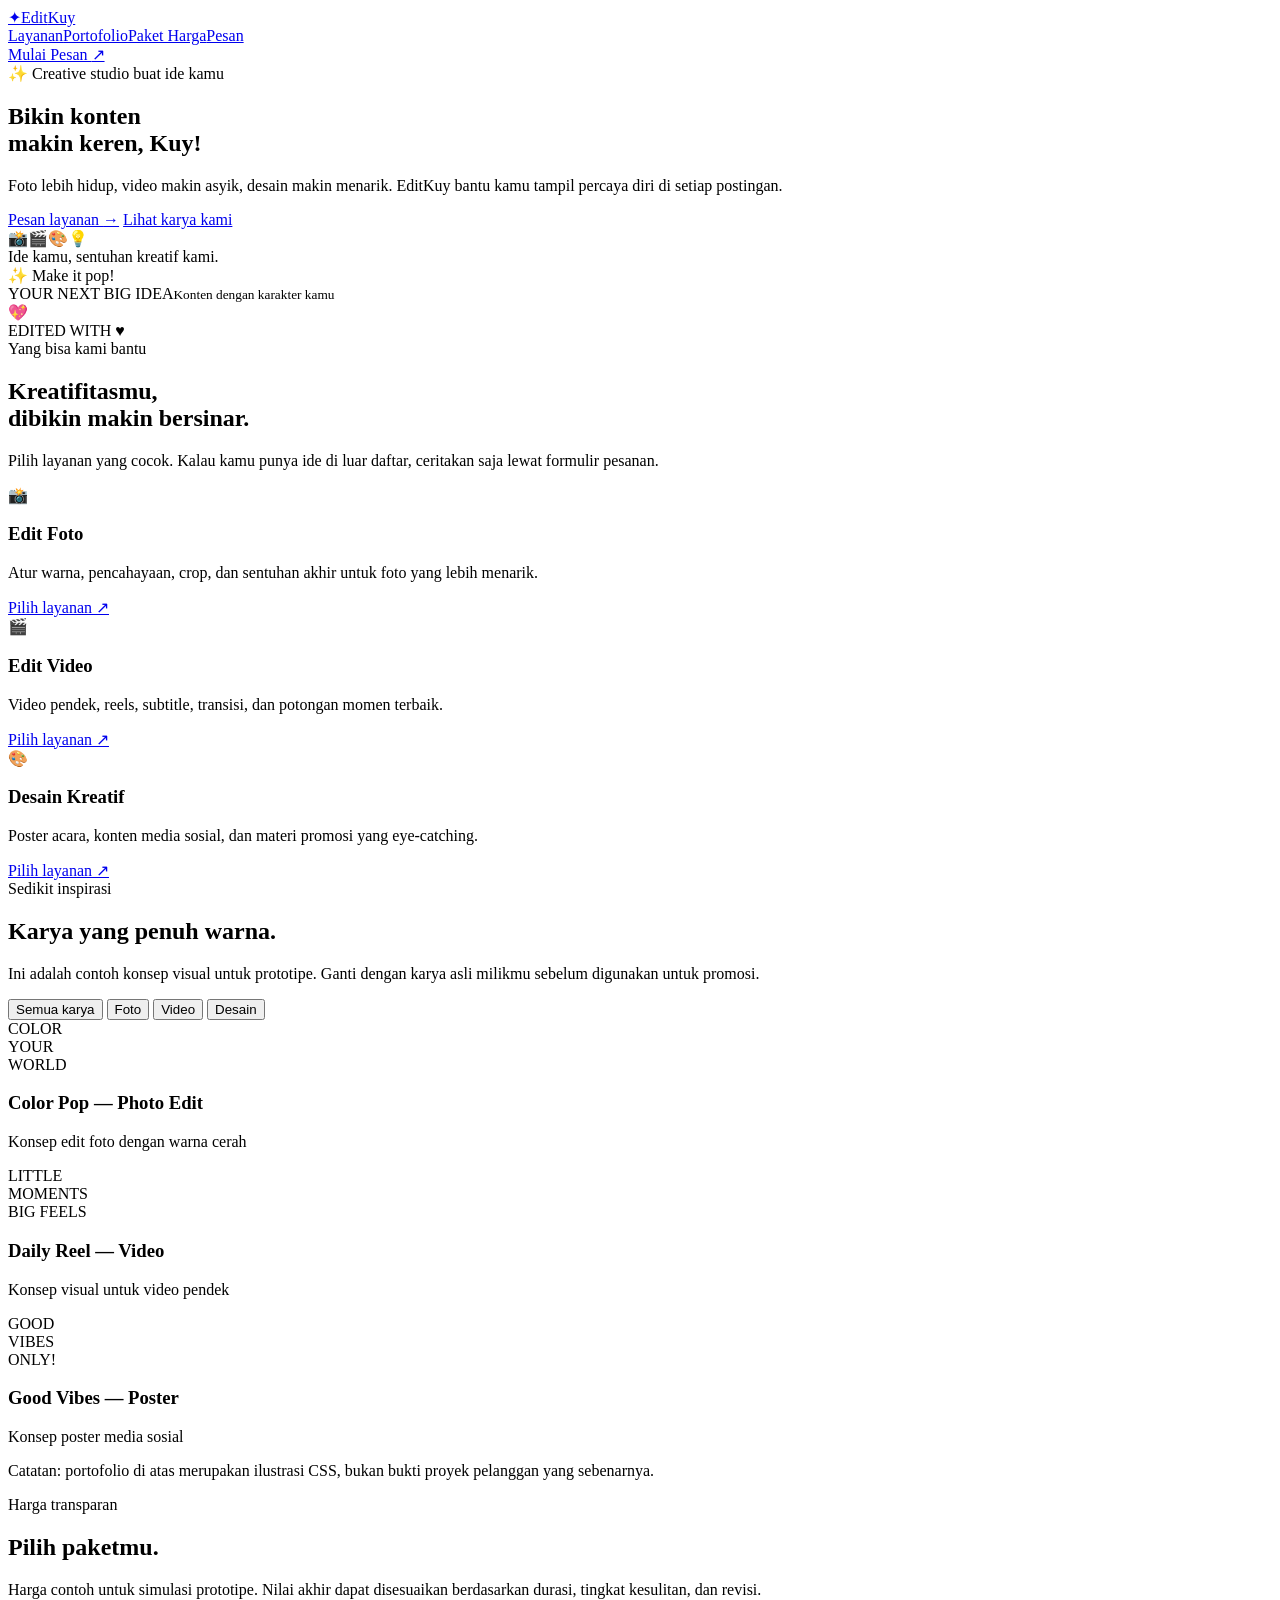
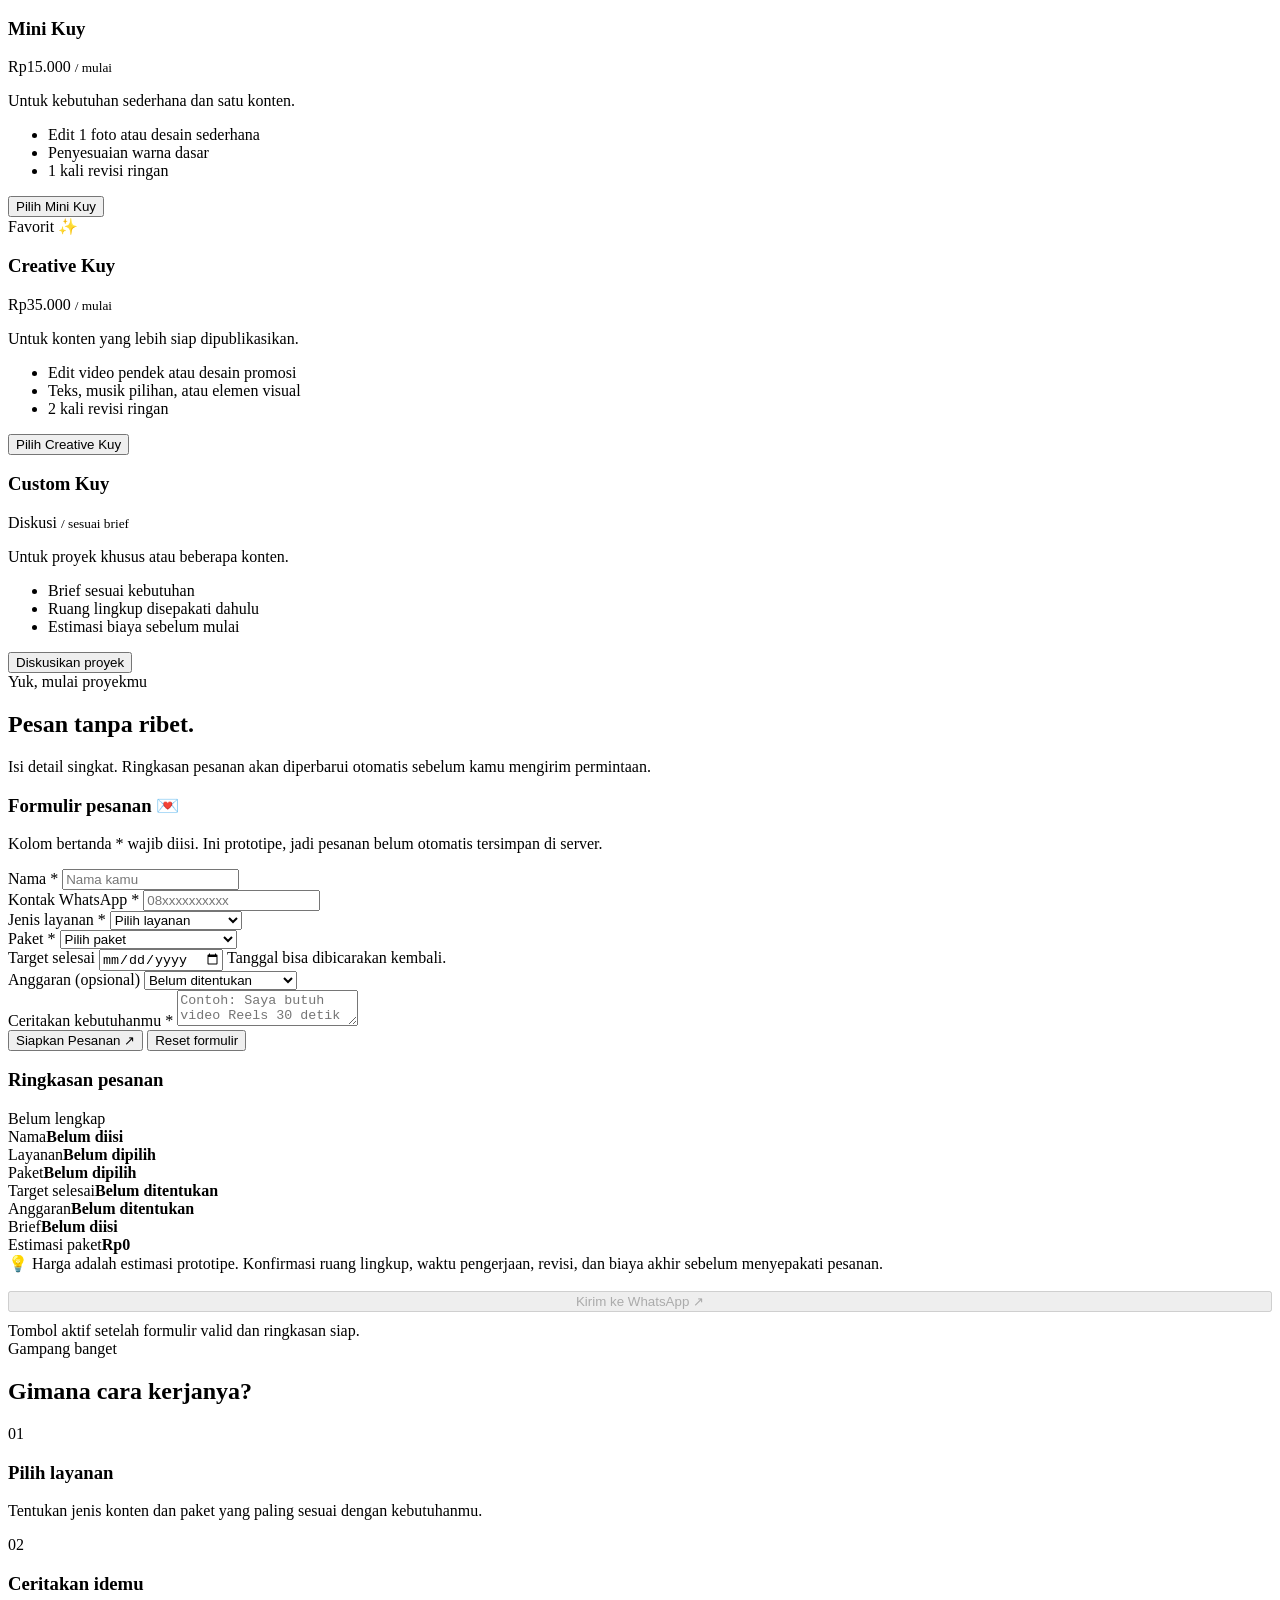
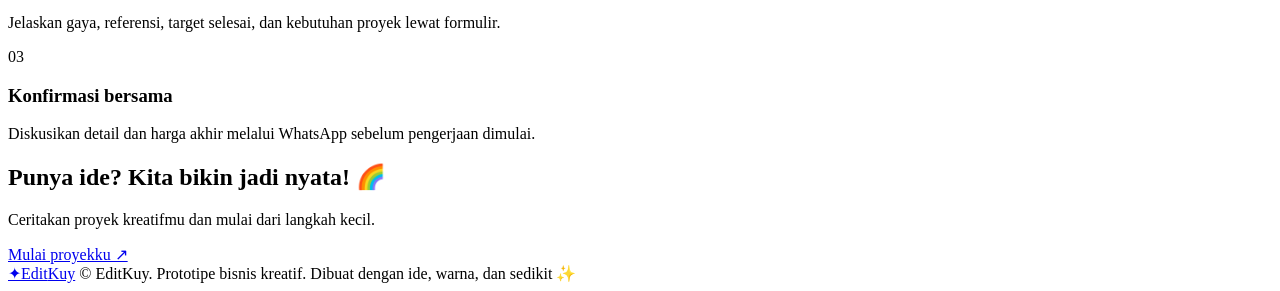
==== commit abca192f: "Update test.html" ====
--- a/test.html
+++ b/test.html
@@ -5,180 +5,7 @@
   <meta name="viewport" content="width=device-width, initial-scale=1.0">
   <meta name="description" content="EditKuy — jasa edit foto, video, dan desain kreatif untuk konten yang lebih menarik.">
   <title>EditKuy — Bikin Konten Makin Kuy!</title>
-  <style>
-    :root {
-      --ink: #24213b;
-      --muted: #6e6a83;
-      --pink: #ff5ca8;
-      --yellow: #ffd84d;
-      --blue: #76d8ff;
-      --purple: #9b7bff;
-      --green: #9de7b1;
-      --cream: #fffaf1;
-      --white: #ffffff;
-      --line: #ece7f5;
-      --shadow: 0 14px 35px rgba(48, 35, 85, .10);
-      --radius: 24px;
-    }
-    * { box-sizing: border-box; }
-    html { scroll-behavior: smooth; }
-    body {
-      margin: 0; background: var(--cream); color: var(--ink);
-      font-family: ui-rounded, "Segoe UI", system-ui, -apple-system, BlinkMacSystemFont, sans-serif;
-      line-height: 1.6;
-    }
-    button, input, select, textarea { font: inherit; }
-    button, a { -webkit-tap-highlight-color: transparent; }
-    a { color: inherit; text-decoration: none; }
-    .container { width: min(1120px, calc(100% - 36px)); margin: auto; }
-    .topbar { position: sticky; top: 0; z-index: 10; background: rgba(255,250,241,.92); backdrop-filter: blur(14px); border-bottom: 1px solid rgba(236,231,245,.8); }
-    .nav { display:flex; align-items:center; justify-content:space-between; gap:20px; min-height:76px; }
-    .brand { display:flex; align-items:center; gap:10px; font-weight:900; font-size:1.35rem; letter-spacing:-.7px; }
-    .brand-mark { display:grid; place-items:center; width:42px; height:42px; border-radius:15px; background:var(--yellow); transform:rotate(-7deg); box-shadow:3px 4px 0 var(--ink); }
-    .brand span:last-child { color:var(--pink); }
-    .nav-links { display:flex; align-items:center; gap:24px; color:var(--muted); font-weight:700; font-size:.94rem; }
-    .nav-links a:hover { color:var(--pink); }
-    .btn { border:0; display:inline-flex; align-items:center; justify-content:center; gap:8px; padding:13px 19px; border-radius:15px; background:var(--ink); color:white; font-weight:800; cursor:pointer; box-shadow:0 5px 0 rgba(36,33,59,.18); transition:transform .18s, box-shadow .18s, opacity .18s; }
-    .btn:hover { transform:translateY(-2px); box-shadow:0 7px 0 rgba(36,33,59,.16); }
-    .btn:active { transform:translateY(1px); box-shadow:0 2px 0 rgba(36,33,59,.16); }
-    .btn-pink { background:var(--pink); color:#fff; }
-    .btn-yellow { background:var(--yellow); color:var(--ink); }
-    .btn-outline { background:transparent; color:var(--ink); border:2px solid var(--ink); box-shadow:none; }
-    .hero { padding:68px 0 56px; overflow:hidden; }
-    .hero-grid { display:grid; grid-template-columns:1.05fr .95fr; align-items:center; gap:48px; }
-    .eyebrow { display:inline-flex; gap:8px; align-items:center; background:#fff; border:1px solid var(--line); padding:7px 13px; border-radius:999px; font-weight:800; font-size:.83rem; color:var(--muted); }
-    h1 { font-size:clamp(2.7rem, 6vw, 5rem); line-height:.99; letter-spacing:-3px; margin:22px 0; max-width:650px; }
-    .highlight { position:relative; display:inline-block; z-index:0; }
-    .highlight:after { content:""; position:absolute; left:-3px; right:-3px; bottom:4px; height:19px; background:var(--yellow); border-radius:9px; z-index:-1; transform:rotate(-2deg); }
-    .hero p { max-width:560px; color:var(--muted); font-size:1.08rem; }
-    .hero-actions { display:flex; flex-wrap:wrap; gap:13px; margin-top:26px; }
-    .mini-proof { display:flex; align-items:center; gap:10px; color:var(--muted); margin-top:24px; font-size:.9rem; }
-    .avatar-stack { display:flex; padding-left:4px; }
-    .avatar { width:31px; height:31px; display:grid; place-items:center; border:2px solid var(--cream); border-radius:50%; margin-left:-5px; font-size:.8rem; }
-    .avatar:nth-child(1){background:var(--pink)} .avatar:nth-child(2){background:var(--blue)} .avatar:nth-child(3){background:var(--green)} .avatar:nth-child(4){background:var(--yellow)}
-    .hero-art { position:relative; min-height:410px; display:grid; place-items:center; }
-    .art-backdrop { width:min(100%,440px); aspect-ratio:1/1; background:var(--blue); border-radius:38% 62% 56% 44% / 44% 41% 59% 56%; transform:rotate(7deg); position:absolute; }
-    .art-card { position:relative; width:min(83%,350px); padding:17px; background:white; border-radius:26px; box-shadow:var(--shadow); transform:rotate(-5deg); border:1px solid var(--line); }
-    .art-image { height:235px; border-radius:18px; background:linear-gradient(135deg,#ff9fca,#ffd84d 48%,#80dfff); display:grid; place-items:center; overflow:hidden; position:relative; }
-    .sun { width:110px;height:110px;border-radius:50%;background:var(--yellow);position:absolute;top:24px;right:30px; }
-    .mountain { position:absolute; bottom:-20px; width:0;height:0;border-left:130px solid transparent;border-right:130px solid transparent;border-bottom:180px solid #8f78ff; }
-    .mountain.two { left:-25px; border-left-width:100px;border-right-width:100px;border-bottom:130px solid #ff5ca8; }
-    .person { position:absolute; z-index:2; bottom:12px; left:45%; width:70px;height:115px;background:#24213b;border-radius:40px 40px 15px 15px; transform:rotate(4deg); }
-    .person:before { content:"";position:absolute;top:-40px;left:12px;width:48px;height:48px;background:#c98255;border-radius:50%; }
-    .art-caption { display:flex; align-items:center; justify-content:space-between; padding:13px 4px 3px; font-weight:900; }
-    .art-caption small { display:block; color:var(--muted); font-weight:600; }
-    .float-tag { position:absolute; z-index:2; padding:11px 15px; border:2px solid var(--ink); border-radius:16px; font-weight:900; box-shadow:4px 4px 0 var(--ink); }
-    .tag-one { background:var(--yellow); top:36px; left:2px; transform:rotate(-9deg); }
-    .tag-two { background:var(--pink); color:white; bottom:44px; right:-2px; transform:rotate(7deg); }
-    .section { padding:64px 0; }
-    .section-head { display:flex; align-items:end; justify-content:space-between; gap:24px; margin-bottom:28px; }
-    .kicker { text-transform:uppercase; letter-spacing:1.8px; color:#8c6cff; font-weight:900; font-size:.78rem; }
-    h2 { font-size:clamp(2rem,4vw,3.2rem); letter-spacing:-1.5px; line-height:1.08; margin:8px 0 0; }
-    .section-head p { max-width:440px; color:var(--muted); margin:0; }
-    .services-grid { display:grid; grid-template-columns:repeat(3,1fr); gap:18px; }
-    .service-card { background:white; padding:25px; border:1px solid var(--line); border-radius:var(--radius); box-shadow:0 7px 22px rgba(48,35,85,.04); transition:transform .2s; }
-    .service-card:hover { transform:translateY(-5px); }
-    .service-icon { display:grid; place-items:center; width:58px;height:58px;border-radius:19px;font-size:1.8rem;margin-bottom:18px; }
-    .service-card:nth-child(1) .service-icon{background:#ffe0ef}.service-card:nth-child(2) .service-icon{background:#dff5ff}.service-card:nth-child(3) .service-icon{background:#fff0b7}
-    .service-card h3 { margin:0 0 8px; font-size:1.25rem; }
-    .service-card p { color:var(--muted); margin:0 0 15px; font-size:.94rem; }
-    .text-link { font-weight:900; color:#7b5aff; }
-    .portfolio-section { background:#f1edff; }
-    .filters { display:flex; flex-wrap:wrap; gap:9px; margin-bottom:22px; }
-    .filter-btn { border:1px solid #d9d0ff; background:white; color:var(--ink); border-radius:999px; padding:9px 15px; font-weight:800; cursor:pointer; }
-    .filter-btn.active { background:var(--ink); color:white; border-color:var(--ink); }
-    .portfolio-grid { display:grid; grid-template-columns:repeat(3,1fr); gap:18px; }
-    .portfolio-item { overflow:hidden; background:white; border-radius:22px; box-shadow:0 8px 24px rgba(48,35,85,.06); }
-    .portfolio-item[hidden] { display:none; }
-    .portfolio-art { height:225px; display:grid; place-items:center; position:relative; overflow:hidden; }
-    .portfolio-art .poster-word { font-size:clamp(1.8rem,4vw,3.3rem); line-height:.9; font-weight:1000; letter-spacing:-2px; text-align:center; position:relative; z-index:1; }
-    .poster-1 {background:#ffb7d8;color:#642047}.poster-1:before{content:"";position:absolute;width:180px;height:180px;border:25px solid #ffdf61;border-radius:50%;right:-30px;top:-25px}
-    .poster-2 {background:#8be1ff;color:#16324b}.poster-2:before{content:"";position:absolute;width:170px;height:240px;background:#ffd84d;transform:rotate(25deg);left:25px;bottom:-90px;border-radius:90px}
-    .poster-3 {background:#b3f0c2;color:#194d36}.poster-3:before{content:"✦ ✦ ✦";position:absolute;font-size:4rem;color:#fff;transform:rotate(-20deg)}
-    .portfolio-meta { padding:16px 18px 19px; }
-    .portfolio-meta h3 { margin:0 0 3px; font-size:1.05rem; }
-    .portfolio-meta p { margin:0; color:var(--muted); font-size:.9rem; }
-    .demo-note { color:var(--muted); font-size:.83rem; margin-top:17px; }
-    .pricing-grid { display:grid; grid-template-columns:repeat(3,1fr); gap:18px; align-items:stretch; }
-    .price-card { background:white; border:1px solid var(--line); padding:26px; border-radius:25px; position:relative; }
-    .price-card.featured { border:2px solid var(--pink); box-shadow:var(--shadow); transform:translateY(-7px); }
-    .popular { position:absolute; top:-13px; right:18px; background:var(--pink); color:white; border-radius:999px; padding:5px 11px; font-size:.75rem; font-weight:900; }
-    .price-card h3 { margin:0; font-size:1.2rem; }
-    .price { font-size:2.1rem; font-weight:1000; letter-spacing:-1px; margin:14px 0 0; }
-    .price small { font-size:.8rem; letter-spacing:0; color:var(--muted); font-weight:700; }
-    .price-card > p { color:var(--muted); font-size:.92rem; min-height:48px; }
-    .price-card ul { list-style:none; padding:0; margin:22px 0; display:grid; gap:10px; font-size:.92rem; }
-    .price-card li:before { content:"✓"; color:#25a765; font-weight:1000; margin-right:9px; }
-    .price-card .btn { width:100%; }
-    .order-section { background:#fff0b7; }
-    .order-grid { display:grid; grid-template-columns:1fr .82fr; gap:25px; align-items:start; }
-    .form-card, .summary-card { background:white; border-radius:25px; padding:27px; box-shadow:0 9px 25px rgba(48,35,85,.06); }
-    .form-card h3, .summary-card h3 { margin:0 0 7px; font-size:1.35rem; }
-    .form-intro { margin:0 0 22px; color:var(--muted); font-size:.92rem; }
-    .form-grid { display:grid; grid-template-columns:1fr 1fr; gap:16px; }
-    .field { display:flex; flex-direction:column; gap:7px; }
-    .field.full { grid-column:1/-1; }
-    label { font-size:.88rem; font-weight:850; }
-    input, select, textarea { width:100%; border:1.5px solid #e2dced; background:#fff; color:var(--ink); padding:12px 13px; border-radius:12px; outline:none; transition:border .15s, box-shadow .15s; }
-    input:focus, select:focus, textarea:focus { border-color:var(--purple); box-shadow:0 0 0 3px rgba(155,123,255,.17); }
-    textarea { min-height:100px; resize:vertical; }
-    .hint { color:var(--muted); font-size:.78rem; }
-    .error { color:#c51f61; font-size:.8rem; min-height:1em; }
-    .form-actions { display:flex; flex-wrap:wrap; gap:10px; margin-top:19px; }
-    .summary-card { position:sticky; top:96px; }
-    .summary-top { display:flex; justify-content:space-between; align-items:center; gap:10px; padding-bottom:17px; border-bottom:1px dashed #e4deee; }
-    .status-pill { background:#e8f9ef; color:#177846; font-size:.76rem; font-weight:900; padding:6px 10px; border-radius:999px; }
-    .summary-line { display:flex; justify-content:space-between; gap:16px; margin:15px 0; font-size:.93rem; }
-    .summary-line span:first-child { color:var(--muted); }
-    .summary-line strong { text-align:right; overflow-wrap:anywhere; }
-    .summary-total { border-top:1px dashed #e4deee; margin-top:18px; padding-top:18px; display:flex; align-items:center; justify-content:space-between; gap:15px; }
-    .summary-total span { color:var(--muted); font-weight:800; }
-    .summary-total strong { font-size:1.65rem; letter-spacing:-.7px; }
-    .summary-help { background:#f6f2ff; padding:13px; border-radius:13px; color:var(--muted); font-size:.82rem; margin-top:20px; }
-    .how-grid { display:grid; grid-template-columns:repeat(3,1fr); gap:20px; }
-    .step { padding:22px; border-radius:20px; background:white; border:1px solid var(--line); }
-    .step-num { width:40px;height:40px;display:grid;place-items:center;background:var(--yellow);border-radius:13px;font-weight:1000;margin-bottom:14px; }
-    .step h3 { margin:0 0 6px; }
-    .step p { margin:0; color:var(--muted); font-size:.92rem; }
-    .cta { padding:45px; border-radius:30px; background:var(--pink); color:white; display:flex; align-items:center; justify-content:space-between; gap:25px; }
-    .cta h2 { max-width:580px; margin:0; }
-    .cta p { margin:10px 0 0; color:#fff0f7; }
-    .cta .btn { background:var(--yellow); color:var(--ink); flex-shrink:0; }
-    footer { padding:32px 0; color:var(--muted); font-size:.88rem; }
-    .footer-row { display:flex; justify-content:space-between; gap:20px; flex-wrap:wrap; align-items:center; }
-    .toast { position:fixed; bottom:20px; left:50%; transform:translate(-50%,20px); opacity:0; pointer-events:none; z-index:30; background:var(--ink); color:white; padding:12px 18px; border-radius:13px; box-shadow:var(--shadow); transition:opacity .2s, transform .2s; max-width:calc(100% - 30px); }
-    .toast.show { opacity:1; transform:translate(-50%,0); }
-    .mobile-menu { display:none; }
-    @media (max-width:850px) {
-      .hero-grid { grid-template-columns:1fr; gap:15px; }
-      .hero { padding-top:45px; }
-      .hero-art { min-height:370px; }
-      .services-grid,.portfolio-grid,.pricing-grid { grid-template-columns:repeat(2,1fr); }
-      .order-grid { grid-template-columns:1fr; }
-      .summary-card { position:static; }
-      .section-head { align-items:start; flex-direction:column; }
-      .cta { padding:32px; align-items:flex-start; flex-direction:column; }
-    }
-    @media (max-width:600px) {
-      .container { width:min(100% - 26px,1120px); }
-      .nav { min-height:67px; }
-      .nav-links { display:none; }
-      .nav .btn { padding:10px 12px; font-size:.84rem; }
-      h1 { letter-spacing:-2px; }
-      .hero-art { min-height:320px; }
-      .art-image { height:190px; }
-      .services-grid,.portfolio-grid,.pricing-grid,.how-grid { grid-template-columns:1fr; }
-      .price-card.featured { transform:none; margin-top:8px; }
-      .section { padding:48px 0; }
-      .form-card,.summary-card { padding:20px; }
-      .form-grid { grid-template-columns:1fr; }
-      .field.full { grid-column:auto; }
-      .cta { padding:26px; }
-      .cta .btn { width:100%; }
-    }
-    @media (prefers-reduced-motion: reduce) { html {scroll-behavior:auto} *,*:before,*:after {transition:none!important;animation:none!important} }
-  </style>
-</head>
+  </head>
 <body>
   <header class="topbar">
     <div class="container nav">
@@ -409,210 +236,5 @@
     </div>
   </footer>
   <div class="toast" id="toast" role="status" aria-live="polite"></div>
-
-  <script>
-    /*
-      KONFIGURASI PEMILIK:
-      1. Ganti nomor di bawah dengan nomor WhatsApp bisnis milikmu.
-      2. Gunakan kode negara, tanpa tanda +, spasi, atau tanda hubung.
-         Contoh format Indonesia: 6281234567890
-      3. Jangan gunakan nomor orang lain tanpa izin.
-    */
-    const EDITKUY_CONFIG = {
-      whatsappNumber: "6281234567890", // GANTI dengan nomor WhatsApp kamu
-      businessName: "EditKuy"
-    };
-
-    const packagePrices = {
-      "Mini Kuy": 15000,
-      "Creative Kuy": 35000,
-      "Custom Kuy": null
-    };
-
-    const form = document.getElementById("orderForm");
-    const fields = {
-      name: document.getElementById("customerName"),
-      contact: document.getElementById("customerContact"),
-      service: document.getElementById("service"),
-      pack: document.getElementById("package"),
-      deadline: document.getElementById("deadline"),
-      budget: document.getElementById("budget"),
-      brief: document.getElementById("brief")
-    };
-    const errors = {
-      name: document.getElementById("nameError"),
-      contact: document.getElementById("contactError"),
-      service: document.getElementById("serviceError"),
-      pack: document.getElementById("packageError"),
-      brief: document.getElementById("briefError")
-    };
-    const whatsappBtn = document.getElementById("whatsappBtn");
-    const toast = document.getElementById("toast");
-    let toastTimer;
-
-    function rupiah(amount) {
-      return new Intl.NumberFormat("id-ID", {
-        style: "currency", currency: "IDR", maximumFractionDigits: 0
-      }).format(amount);
-    }
-
-    function showToast(message) {
-      toast.textContent = message;
-      toast.classList.add("show");
-      clearTimeout(toastTimer);
-      toastTimer = setTimeout(() => toast.classList.remove("show"), 2800);
-    }
-
-    function validateForm(showMessages = true) {
-      const name = fields.name.value.trim();
-      const contact = fields.contact.value.trim();
-      const service = fields.service.value;
-      const pack = fields.pack.value;
-      const brief = fields.brief.value.trim();
-      const phoneDigits = contact.replace(/[^\d]/g, "");
-      const phoneLooksValid = phoneDigits.length >= 9 && phoneDigits.length <= 15;
-      const checks = {
-        name: name.length >= 2,
-        contact: phoneLooksValid,
-        service: Boolean(service),
-        pack: Boolean(pack),
-        brief: brief.length >= 10
-      };
-
-      if (showMessages) {
-        errors.name.textContent = checks.name ? "" : "Nama minimal 2 karakter.";
-        errors.contact.textContent = checks.contact ? "" : "Masukkan nomor kontak yang valid (9–15 digit).";
-        errors.service.textContent = checks.service ? "" : "Pilih jenis layanan.";
-        errors.pack.textContent = checks.pack ? "" : "Pilih paket.";
-        errors.brief.textContent = checks.brief ? "" : "Ceritakan kebutuhanmu minimal 10 karakter.";
-      }
-      return Object.values(checks).every(Boolean);
-    }
-
-    function updateSummary() {
-      const name = fields.name.value.trim();
-      const service = fields.service.value;
-      const pack = fields.pack.value;
-      const deadline = fields.deadline.value;
-      const budget = fields.budget.value;
-      const brief = fields.brief.value.trim();
-      const price = packPrices[pack];
-
-      document.getElementById("sumName").textContent = name || "Belum diisi";
-      document.getElementById("sumService").textContent = service || "Belum dipilih";
-      document.getElementById("sumPackage").textContent = pack || "Belum dipilih";
-      document.getElementById("sumDeadline").textContent = deadline ? new Date(deadline + "T00:00:00").toLocaleDateString("id-ID", { day: "numeric", month: "long", year: "numeric" }) : "Belum ditentukan";
-      document.getElementById("sumBudget").textContent = budget || "Belum ditentukan";
-      document.getElementById("sumBrief").textContent = brief ? (brief.length > 85 ? brief.slice(0, 82) + "…" : brief) : "Belum diisi";
-      document.getElementById("sumPrice").textContent = price === null ? "Diskusi" : price ? rupiah(price) : "Rp0";
-
-      const valid = validateForm(false);
-      document.getElementById("summaryStatus").textContent = valid ? "Siap dikirim" : "Belum lengkap";
-      document.getElementById("summaryStatus").style.background = valid ? "#e8f9ef" : "#fff0b7";
-      document.getElementById("summaryStatus").style.color = valid ? "#177846" : "#7d5b00";
-      whatsappBtn.disabled = !valid;
-    }
-
-    function buildOrderMessage() {
-      const price = packagePrices[fields.pack.value];
-      return [
-        `Halo ${EDITKUY_CONFIG.businessName}, saya ingin memesan layanan kreatif.`,
-        "",
-        `Nama: ${fields.name.value.trim()}`,
-        `Kontak pelanggan: ${fields.contact.value.trim()}`,
-        `Layanan: ${fields.service.value}`,
-        `Paket: ${fields.pack.value}`,
-        `Estimasi harga: ${price === null ? "Diskusi dahulu" : rupiah(price)}`,
-        `Target selesai: ${fields.deadline.value || "Fleksibel / dibicarakan"}`,
-        `Anggaran: ${fields.budget.value || "Belum ditentukan"}`,
-        `Detail kebutuhan: ${fields.brief.value.trim()}`,
-        "",
-        "Mohon konfirmasi ketersediaan, ruang lingkup pekerjaan, dan harga akhir. Terima kasih!"
-      ].join("\n");
-    }
-
-    // Filter portofolio
-    document.querySelectorAll(".filter-btn").forEach(button => {
-      button.addEventListener("click", () => {
-        const filter = button.dataset.filter;
-        document.querySelectorAll(".filter-btn").forEach(item => {
-          const active = item === button;
-          item.classList.toggle("active", active);
-          item.setAttribute("aria-pressed", String(active));
-        });
-        document.querySelectorAll(".portfolio-item").forEach(item => {
-          item.hidden = filter !== "semua" && item.dataset.category !== filter;
-        });
-      });
-    });
-
-    // Pilihan paket otomatis mengisi formulir
-    document.querySelectorAll(".choose-package").forEach(button => {
-      button.addEventListener("click", () => {
-        fields.pack.value = button.dataset.package;
-        document.getElementById("pesan").scrollIntoView({ behavior: "smooth" });
-        updateSummary();
-        showToast(`${button.dataset.package} dipilih. Lengkapi formulir, ya!`);
-      });
-    });
-
-    // Link layanan mengisi pilihan layanan
-    document.querySelectorAll("[data-service]").forEach(link => {
-      link.addEventListener("click", () => {
-        fields.service.value = link.dataset.service;
-        updateSummary();
-      });
-    });
-
-    // Perbarui ringkasan ketika isi form berubah
-    Object.values(fields).forEach(field => {
-      field.addEventListener("input", updateSummary);
-      field.addEventListener("change", updateSummary);
-    });
-
-    form.addEventListener("submit", event => {
-      event.preventDefault();
-      const valid = validateForm(true);
-      updateSummary();
-      if (!valid) {
-        const firstInvalid = form.querySelector("input:invalid, select:invalid, textarea:invalid");
-        if (firstInvalid) firstInvalid.focus();
-        showToast("Periksa kembali kolom yang belum benar.");
-        return;
-      }
-      showToast("Ringkasan siap! Kamu bisa mengirimnya ke WhatsApp.");
-      document.querySelector(".summary-card").scrollIntoView({ behavior: "smooth", block: "center" });
-    });
-
-    form.addEventListener("reset", () => {
-      setTimeout(() => {
-        Object.values(errors).forEach(error => error.textContent = "");
-        updateSummary();
-        showToast("Formulir sudah direset.");
-      }, 0);
-    });
-
-    whatsappBtn.addEventListener("click", () => {
-      if (!validateForm(true)) {
-        updateSummary();
-        showToast("Lengkapi formulir sebelum mengirim.");
-        return;
-      }
-      const number = EDITKUY_CONFIG.whatsappNumber.replace(/[^\d]/g, "");
-      if (!number || number === "6281234567890") {
-        showToast("Atur nomor WhatsApp bisnis di bagian konfigurasi JavaScript terlebih dahulu.");
-        return;
-      }
-      const url = `https://wa.me/${number}?text=${encodeURIComponent(buildOrderMessage())}`;
-      window.open(url, "_blank", "noopener,noreferrer");
-    });
-
-    // Batasi tanggal target minimal hari ini
-    const today = new Date();
-    const localToday = new Date(today.getTime() - today.getTimezoneOffset() * 60000).toISOString().slice(0, 10);
-    fields.deadline.min = localToday;
-    document.getElementById("year").textContent = new Date().getFullYear();
-    updateSummary();
-  </script>
-</body>
+  </body>
 </html>
